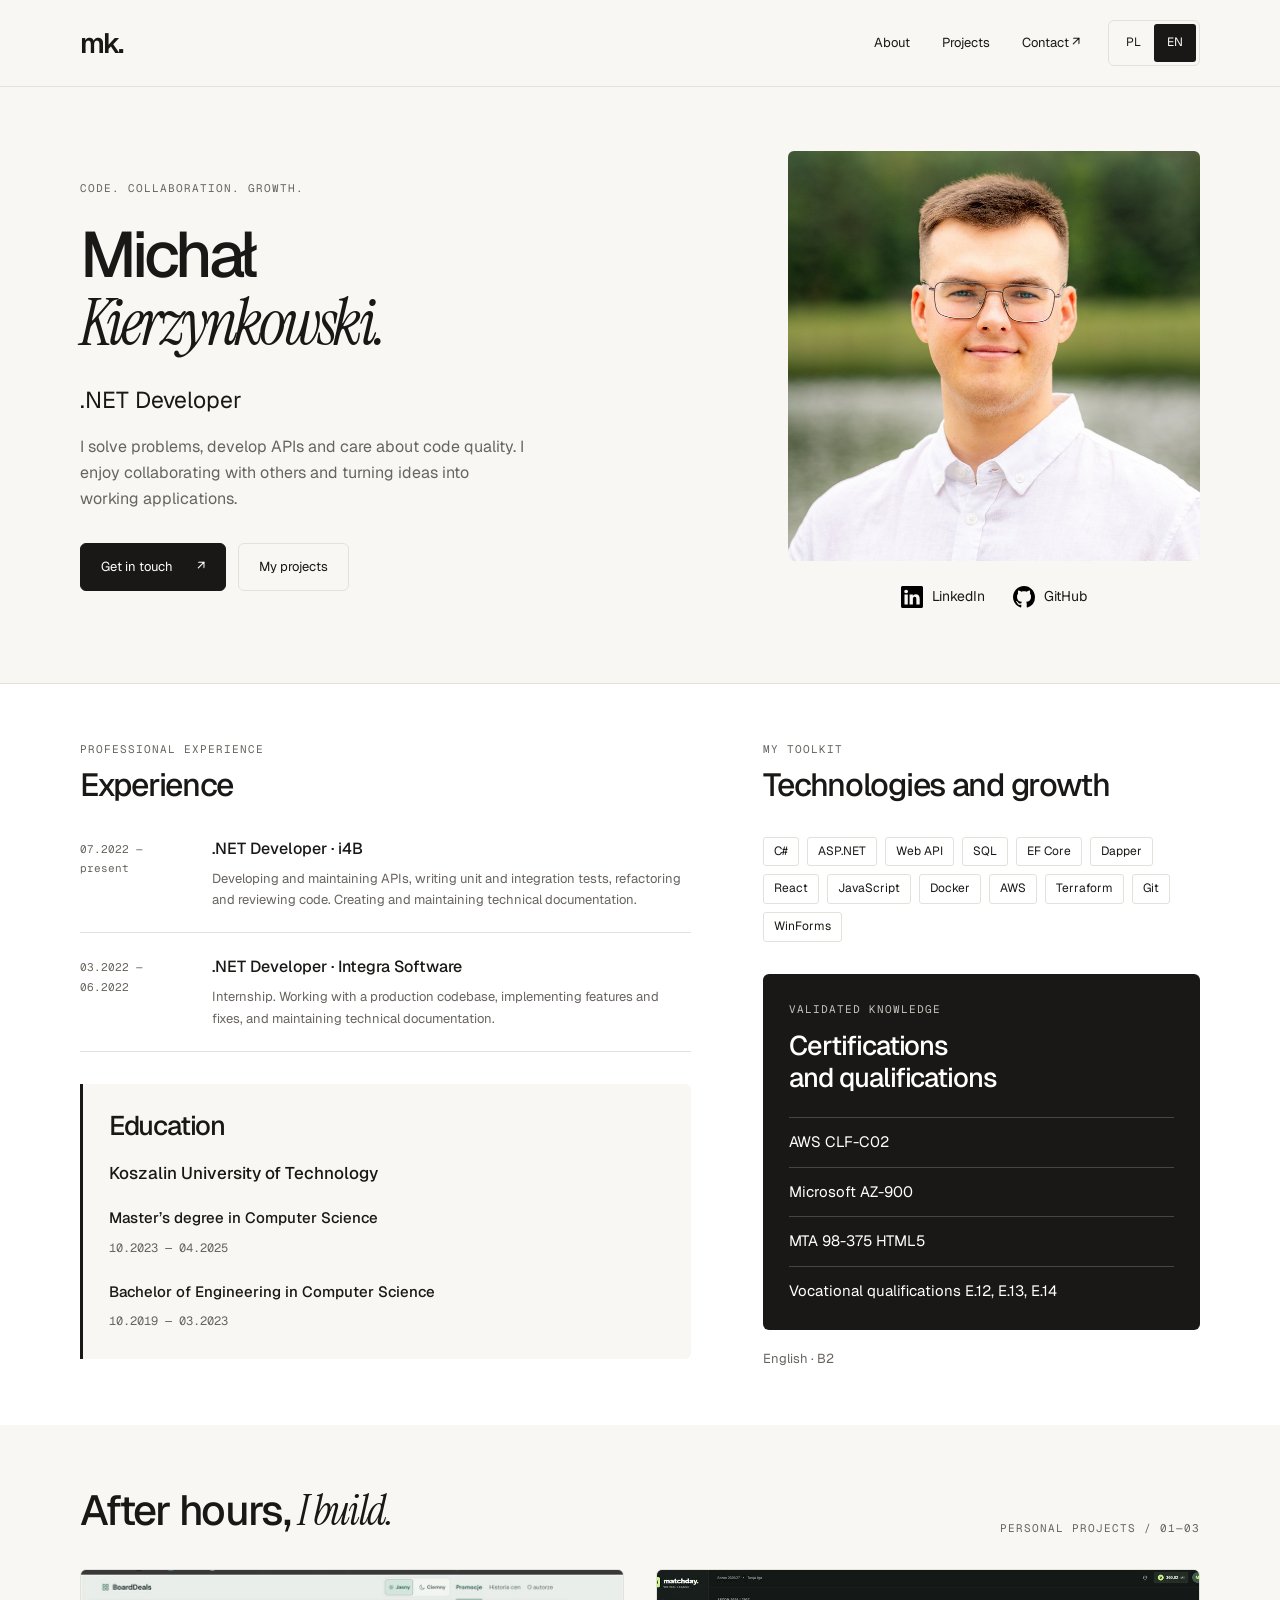
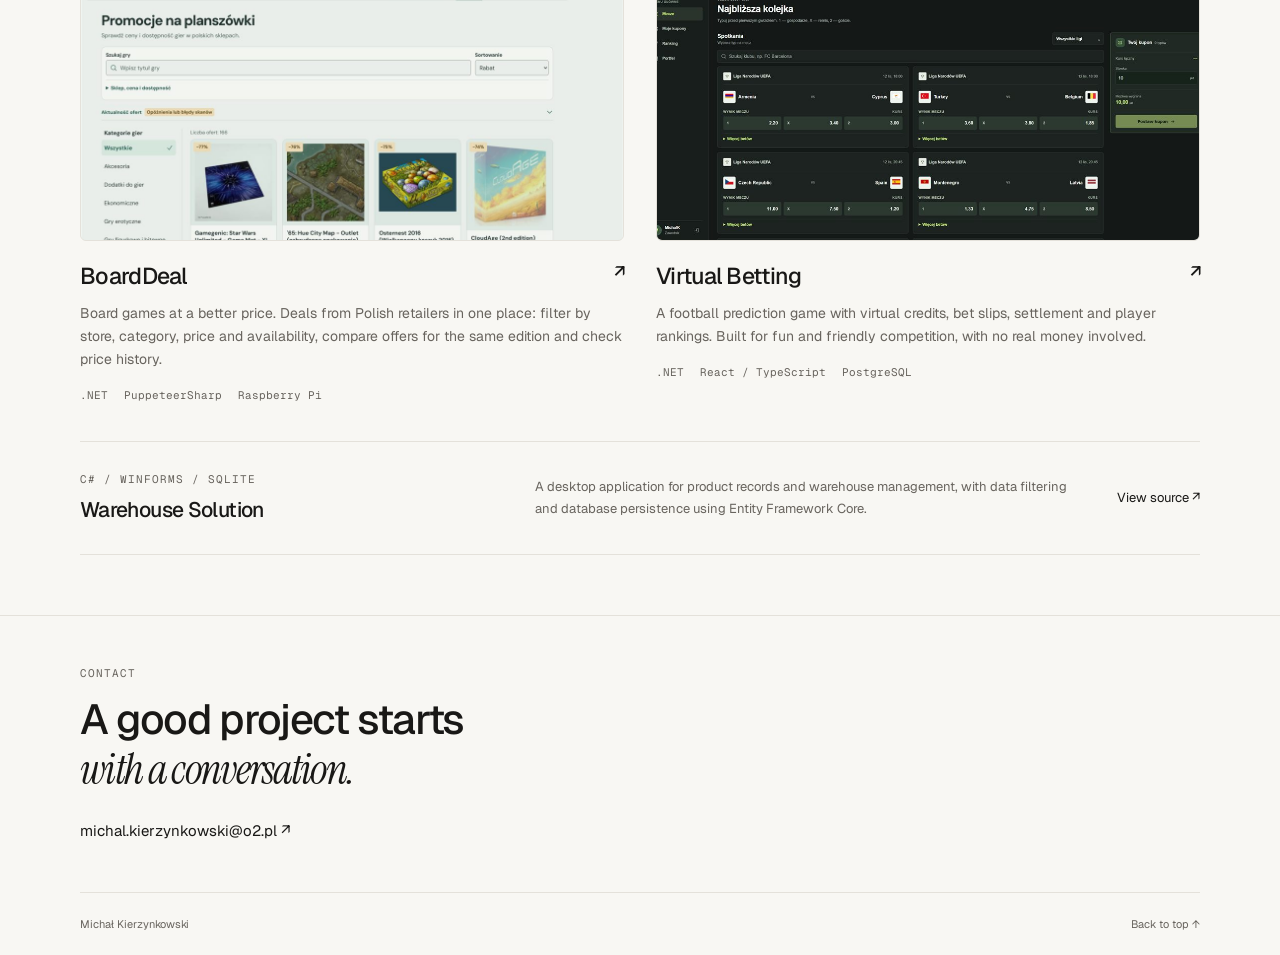
==== en.html @ 64f29c62 "feat: add English version and highlight qualifications" ====
<!doctype html>
<html lang="en">
<head>
  <meta charset="utf-8">
  <meta name="viewport" content="width=device-width, initial-scale=1">
  <meta name="theme-color" content="#f8f7f3">
  <title>Michał Kierzynkowski — .NET Developer</title>
  <meta name="description" content="Michał Kierzynkowski — .NET Developer. Experience in C#, ASP.NET and Web APIs. Explore my projects: BoardDeal, Virtual Betting and Warehouse Solution.">
  <meta property="og:title" content="Michał Kierzynkowski — .NET Developer">
  <meta property="og:description" content="Code. Collaboration. Growth. Explore my experience and projects in C# and .NET.">
  <meta property="og:type" content="website">
  <link rel="icon" href="assets/favicon.svg" type="image/svg+xml">
  <link rel="preconnect" href="https://fonts.googleapis.com">
  <link rel="preconnect" href="https://fonts.gstatic.com" crossorigin>
  <link href="https://fonts.googleapis.com/css2?family=Geist:wght@400;500;600&family=Geist+Mono:wght@400;500&family=Instrument+Serif:ital@0;1&display=swap" rel="stylesheet">
  <link rel="stylesheet" href="styles.css?v=4">
  <link rel="alternate" hreflang="pl" href="index.html">
  <link rel="alternate" hreflang="en" href="en.html">
</head>
<body>
  <a class="skip-link" href="#main">Skip to content</a>
  <header class="site-header">
    <nav class="container navigation" aria-label="Main navigation">
      <a class="logo" href="#main" aria-label="Michał Kierzynkowski — home">mk.</a>
      <div class="nav-controls">
        <div class="nav-links"><a href="#o-mnie">About</a><a href="#projekty">Projects</a><a href="#kontakt">Contact <span aria-hidden="true">↗</span></a></div>
        <div class="language-switch" role="group" aria-label="Website language"><a href="index.html" lang="pl" aria-label="Polski">PL</a><a href="en.html" lang="en" aria-label="English" aria-current="page">EN</a></div>
      </div>
    </nav>
  </header>
  <main id="main">
    <section class="container hero" aria-labelledby="hero-title">
      <div class="hero-copy">
        <p class="eyebrow">Code. Collaboration. Growth.</p>
        <h1 id="hero-title">Michał<br><em>Kierzynkowski.</em></h1>
        <p class="role">.NET Developer</p>
        <p class="intro">I solve problems, develop APIs and care about code quality. I enjoy collaborating with others and turning ideas into working applications.</p>
        <div class="actions"><a class="button button-primary" href="mailto:michal.kierzynkowski@o2.pl">Get in touch <span aria-hidden="true">↗</span></a><a class="button" href="#projekty">My projects</a></div>
      </div>
      <div class="hero-profile">
        <img class="portrait" src="assets/portrait.jpg" width="821" height="1231" alt="Michał Kierzynkowski" fetchpriority="high">
        <div class="profile-links" aria-label="Social profiles">
          <a href="https://www.linkedin.com/in/micha%C5%82-kierzynkowski-20bb76222/" target="_blank" rel="noopener noreferrer"><img src="assets/linkedin.svg" width="22" height="22" alt="">LinkedIn<span class="sr-only"> — new tab</span></a>
          <a href="https://github.com/MichalKierzynkowski" target="_blank" rel="noopener noreferrer"><img src="assets/github.svg" width="22" height="22" alt="">GitHub<span class="sr-only"> — new tab</span></a>
        </div>
      </div>
    </section>
    <section id="o-mnie" class="cv-section" aria-label="Experience and skills">
      <div class="container cv-grid">
        <div>
          <p class="eyebrow">Professional experience</p>
          <h2>Experience</h2>
          <article class="position"><p class="date">07.2022 — present</p><div><h3>.NET Developer <span>· i4B</span></h3><p>Developing and maintaining APIs, writing unit and integration tests, refactoring and reviewing code. Creating and maintaining technical documentation.</p></div></article>
          <article class="position"><p class="date">03.2022 — 06.2022</p><div><h3>.NET Developer <span>· Integra Software</span></h3><p>Internship. Working with a production codebase, implementing features and fixes, and maintaining technical documentation.</p></div></article>
          <section class="education" aria-labelledby="education-title"><h2 id="education-title">Education</h2><h3>Koszalin University of Technology</h3><ul><li><strong>Master’s degree in Computer Science</strong><span class="date">10.2023 — 04.2025</span></li><li><strong>Bachelor of Engineering in Computer Science</strong><span class="date">10.2019 — 03.2023</span></li></ul></section>
        </div>
        <div class="skills">
          <p class="eyebrow">My toolkit</p><h2>Technologies and growth</h2>
          <ul class="skill-list" aria-label="Technologies"><li>C#</li><li>ASP.NET</li><li>Web API</li><li>SQL</li><li>EF Core</li><li>Dapper</li><li>React</li><li>JavaScript</li><li>Docker</li><li>AWS</li><li>Terraform</li><li>Git</li><li>WinForms</li></ul>
          <section class="qualifications" aria-labelledby="qualifications-title"><p class="eyebrow">Validated knowledge</p><h2 id="qualifications-title">Certifications<br>and qualifications</h2><ul><li>AWS CLF-C02</li><li>Microsoft AZ-900</li><li>MTA 98-375 HTML5</li><li>Vocational qualifications E.12, E.13, E.14</li></ul></section>
          <p class="language">English <span>· B2</span></p>
        </div>
      </div>
    </section>
    <section id="projekty" class="container projects-section" aria-labelledby="projects-title">
      <div class="section-heading"><h2 id="projects-title">After hours, <em>I build.</em></h2><p class="eyebrow">Personal projects / 01—03</p></div>
      <div class="projects-grid">
        <article class="project">
          <a class="project-link" href="https://board-deal.byst.re/" target="_blank" rel="noopener noreferrer" aria-label="BoardDeal — open application in a new tab"><div class="project-image"><img src="assets/boarddeal.jpg" alt="BoardDeal — board game deals with filters and price comparisons" width="1100" height="704" loading="lazy"></div><h3>BoardDeal <span aria-hidden="true">↗</span></h3></a>
          <p>Board games at a better price. Deals from Polish retailers in one place: filter by store, category, price and availability, compare offers for the same edition and check price history.</p>
          <ul class="project-tags" aria-label="BoardDeal technologies"><li>.NET</li><li>PuppeteerSharp</li><li>Raspberry Pi</li></ul>
        </article>
        <article class="project">
          <a class="project-link" href="https://virtualbetting.byst.re/" target="_blank" rel="noopener noreferrer" aria-label="Virtual Betting — open application in a new tab"><div class="project-image"><img src="assets/virtual-betting.jpg" alt="Virtual Betting — football fixtures, odds and a bet slip with virtual credits" width="1100" height="530" loading="lazy"></div><h3>Virtual Betting <span aria-hidden="true">↗</span></h3></a>
          <p>A football prediction game with virtual credits, bet slips, settlement and player rankings. Built for fun and friendly competition, with no real money involved.</p>
          <ul class="project-tags" aria-label="Virtual Betting technologies"><li>.NET</li><li>React / TypeScript</li><li>PostgreSQL</li></ul>
        </article>
      </div>
      <article class="warehouse"><div><p class="eyebrow">C# / WinForms / SQLite</p><h3>Warehouse Solution</h3></div><p>A desktop application for product records and warehouse management, with data filtering and database persistence using Entity Framework Core.</p><a href="https://github.com/MichalKierzynkowski/WareHouseSolution" target="_blank" rel="noopener noreferrer">View source <span aria-hidden="true">↗</span><span class="sr-only"> — new tab</span></a></article>
    </section>
  </main>
  <footer id="kontakt" class="contact">
    <div class="container contact-inner"><div><p class="eyebrow">Contact</p><h2>A good project starts<br><em>with a conversation.</em></h2><a class="email" href="mailto:michal.kierzynkowski@o2.pl">michal.kierzynkowski@o2.pl <span aria-hidden="true">↗</span></a></div></div>
    <div class="container footer-note"><span>Michał Kierzynkowski</span><a href="#main">Back to top ↑</a></div>
  </footer>
</body>
</html>
---- styles.css ----
:root { color-scheme: light; --paper:#f8f7f3; --ink:#191816; --muted:#68645e; --line:#e4e1da; --white:#fff; font-family:'Geist',sans-serif; color:var(--ink); background:var(--paper); }
*, *::before, *::after { box-sizing:border-box; }
html { scroll-behavior:smooth; scroll-padding-top:24px; }
body { margin:0; font-size:16px; line-height:1.65; -webkit-font-smoothing:antialiased; }
h1,h2,h3,p { margin:0; }
a { color:inherit; text-decoration:none; text-underline-offset:5px; }
a:hover { text-decoration:underline; }
a:focus-visible { outline:2px solid var(--ink); outline-offset:5px; }
img { display:block; max-width:100%; }
em { font-family:'Instrument Serif',Georgia,serif; font-weight:400; }
ul { list-style:none; padding:0; margin:0; }
.container { width:min(1120px,100% - 96px); margin-inline:auto; }
.eyebrow { font-family:'Geist Mono',monospace; font-size:11px; letter-spacing:.09em; text-transform:uppercase; color:var(--muted); }
.site-header { border-bottom:1px solid var(--line); }
.navigation { min-height:86px; display:flex; align-items:center; justify-content:space-between; gap:24px; }
.logo { font-size:28px; font-weight:600; letter-spacing:-2px; }
.nav-links { display:flex; gap:32px; font-size:13px; }
.nav-links a { padding-block:12px; }
.nav-controls { display:flex; align-items:center; justify-content:flex-end; flex-wrap:wrap; gap:16px 28px; }
.language-switch { display:flex; border:1px solid var(--line); border-radius:6px; padding:3px; }
.language-switch a { display:grid; place-items:center; min-width:42px; min-height:38px; font-size:12px; border-radius:3px; }
.language-switch a[aria-current="page"] { background:var(--ink); color:var(--white); }
.hero { display:grid; grid-template-columns:1.25fr .8fr; gap:64px; align-items:center; padding-block:64px; }
h1 { font-size:clamp(45px,5vw,70px); font-weight:500; line-height:1.04; letter-spacing:-.055em; margin-block:25px; }
.role { font-size:23px; margin-bottom:14px; }
.intro { max-width:450px; color:var(--muted); }
.portrait { width:100%; height:410px; object-fit:cover; object-position:center top; border-radius:6px; }
.profile-links { display:flex; justify-content:center; flex-wrap:wrap; gap:12px 28px; margin-top:14px; }
.profile-links a { display:inline-flex; align-items:center; gap:9px; min-height:44px; font-size:14px; }
.profile-links img { flex-shrink:0; }
.actions { display:flex; flex-wrap:wrap; gap:12px; margin-top:30px; }
.button { display:inline-flex; align-items:center; justify-content:center; gap:24px; border:1px solid var(--line); border-radius:6px; min-height:48px; padding:11px 20px; font-size:13px; transition:background .15s; }
.button:hover { background:#ece9e2; text-decoration:none; }
.button-primary { color:var(--white); background:var(--ink); border-color:var(--ink); }
.button-primary:hover { background:#37342f; }
.cv-section { border-top:1px solid var(--line); background:var(--white); }
.cv-grid { display:grid; grid-template-columns:1.4fr 1fr; gap:72px; padding-block:56px; }
h2 { font-size:32px; font-weight:500; letter-spacing:-.04em; line-height:1.2; }
.cv-grid h2 { margin-top:8px; margin-bottom:32px; }
h3 { font-size:16px; font-weight:500; line-height:1.5; }
.position { display:grid; grid-template-columns:112px 1fr; gap:20px; padding-block:22px; border-bottom:1px solid var(--line); }
.position:first-of-type { padding-top:0; }
.date { color:var(--muted); font:11px/1.8 'Geist Mono',monospace; padding-top:3px; }
.position h3 span { white-space:normal; }
.position p:not(.date) { color:var(--muted); font-size:13px; margin-top:7px; }
.education { margin-top:32px; padding:26px; background:var(--paper); border-left:3px solid var(--ink); border-radius:0 6px 6px 0; }
.cv-grid .education h2 { font-size:27px; margin:0 0 18px; }
.education h3 { font-size:17px; }
.education li { display:flex; flex-direction:column; gap:4px; margin-top:20px; }
.education strong { font-size:15px; font-weight:500; }
.education .date { font-size:12px; }
.skill-list { display:flex; flex-wrap:wrap; gap:8px; }
.skill-list li { font-size:12px; border:1px solid var(--line); border-radius:3px; padding:4px 10px; }
.qualifications { margin-top:32px; padding:26px; background:var(--ink); color:var(--white); border-radius:6px; }
.qualifications .eyebrow { color:#c5c1ba; }
.cv-grid .qualifications h2 { font-size:27px; margin:12px 0 22px; }
.qualifications li { font-size:15px; padding-block:12px; border-top:1px solid #48453f; }
.qualifications li:last-child { padding-bottom:0; }
.language { color:var(--muted); font-size:13px; }
.language { margin-top:18px; }
.projects-section { padding-block:60px; }
.section-heading { display:flex; justify-content:space-between; align-items:end; flex-wrap:wrap; gap:15px; margin-bottom:32px; }
.section-heading h2 { font-size:42px; }
.projects-grid { display:grid; grid-template-columns:repeat(2,minmax(0,1fr)); gap:32px; }
.project-image { aspect-ratio:2/1; border:1px solid var(--line); border-radius:6px; overflow:hidden; background:#e9ede9; }
.project-image img { width:100%; height:100%; object-fit:cover; object-position:top; transition:transform .2s; }
.project-link:hover img { transform:scale(1.025); }
.project-link h3 { display:flex; justify-content:space-between; gap:15px; font-size:23px; letter-spacing:-.03em; margin-top:18px; margin-bottom:9px; }
.project-link h3 span { font-size:18px; }
.project>p { font-size:14px; color:var(--muted); }
.project-tags { display:flex; flex-wrap:wrap; gap:8px 16px; color:var(--muted); font:11px/1.6 'Geist Mono',monospace; margin-top:16px; }
.warehouse { display:grid; grid-template-columns:1fr 1.3fr auto; gap:30px; align-items:center; border-block:1px solid var(--line); padding-block:28px; margin-top:36px; }
.warehouse h3 { font-size:21px; letter-spacing:-.03em; margin-top:6px; }
.warehouse>p { font-size:13px; color:var(--muted); }
.warehouse>a { font-size:13px; padding-block:12px; white-space:nowrap; }
.contact { border-top:1px solid var(--line); }
.contact-inner { display:flex; justify-content:space-between; align-items:end; gap:35px; padding-block:48px; }
.contact h2 { font-size:42px; margin-top:12px; margin-bottom:22px; }
.email { font-size:15px; overflow-wrap:anywhere; }
.footer-note { display:flex; justify-content:space-between; flex-wrap:wrap; gap:20px; color:var(--muted); font-size:11px; padding-block:22px; border-top:1px solid var(--line); }
.sr-only, .skip-link:not(:focus) { position:absolute; width:1px; height:1px; padding:0; margin:-1px; overflow:hidden; clip-path:inset(50%); white-space:nowrap; border:0; }
.skip-link:focus { position:absolute; top:12px; left:12px; padding:12px 20px; z-index:2; background:var(--white); }
@media (max-width:1000px) { .hero { gap:36px; } .cv-grid { gap:40px; } .position { grid-template-columns:1fr; gap:5px; } h1 { font-size:clamp(40px,5vw,60px); } .portrait { height:370px; } }
@media (max-width:760px) { .container { width:calc(100% - 48px); } .navigation { min-height:72px; } .nav-links { gap:22px; } .hero { gap:28px; padding-block:40px; } h1 { font-size:clamp(33px,5.5vw,43px); } .intro { font-size:14px; } .portrait { height:320px; } .cv-grid { gap:30px; padding-block:40px; } h2 { font-size:27px; } .projects-section { padding-block:40px; } .projects-grid { gap:24px; } .warehouse { grid-template-columns:1fr 1fr; gap:18px; } .warehouse>a { grid-column:2; } .contact h2 { font-size:34px; } }
@media (max-width:580px) { .hero,.cv-grid,.projects-grid,.warehouse { grid-template-columns:1fr; } .hero { gap:32px; } h1 { font-size:clamp(36px,8.4vw,49px); } .portrait { height:360px; } .cv-grid { gap:40px; } .cv-grid h2 { margin-bottom:25px; } .position { grid-template-columns:1fr; } .section-heading h2 { font-size:34px; } .projects-grid { gap:34px; } .project-image { aspect-ratio:1.65; } .warehouse>a { grid-column:auto; justify-self:start; } .contact-inner { flex-direction:column; align-items:start; padding-block:36px; } .nav-links { gap:18px; font-size:12px; } .email { font-size:14px; } }
@media (prefers-reduced-motion:reduce) { html { scroll-behavior:auto; } *,*::before,*::after { transition:none!important; } }
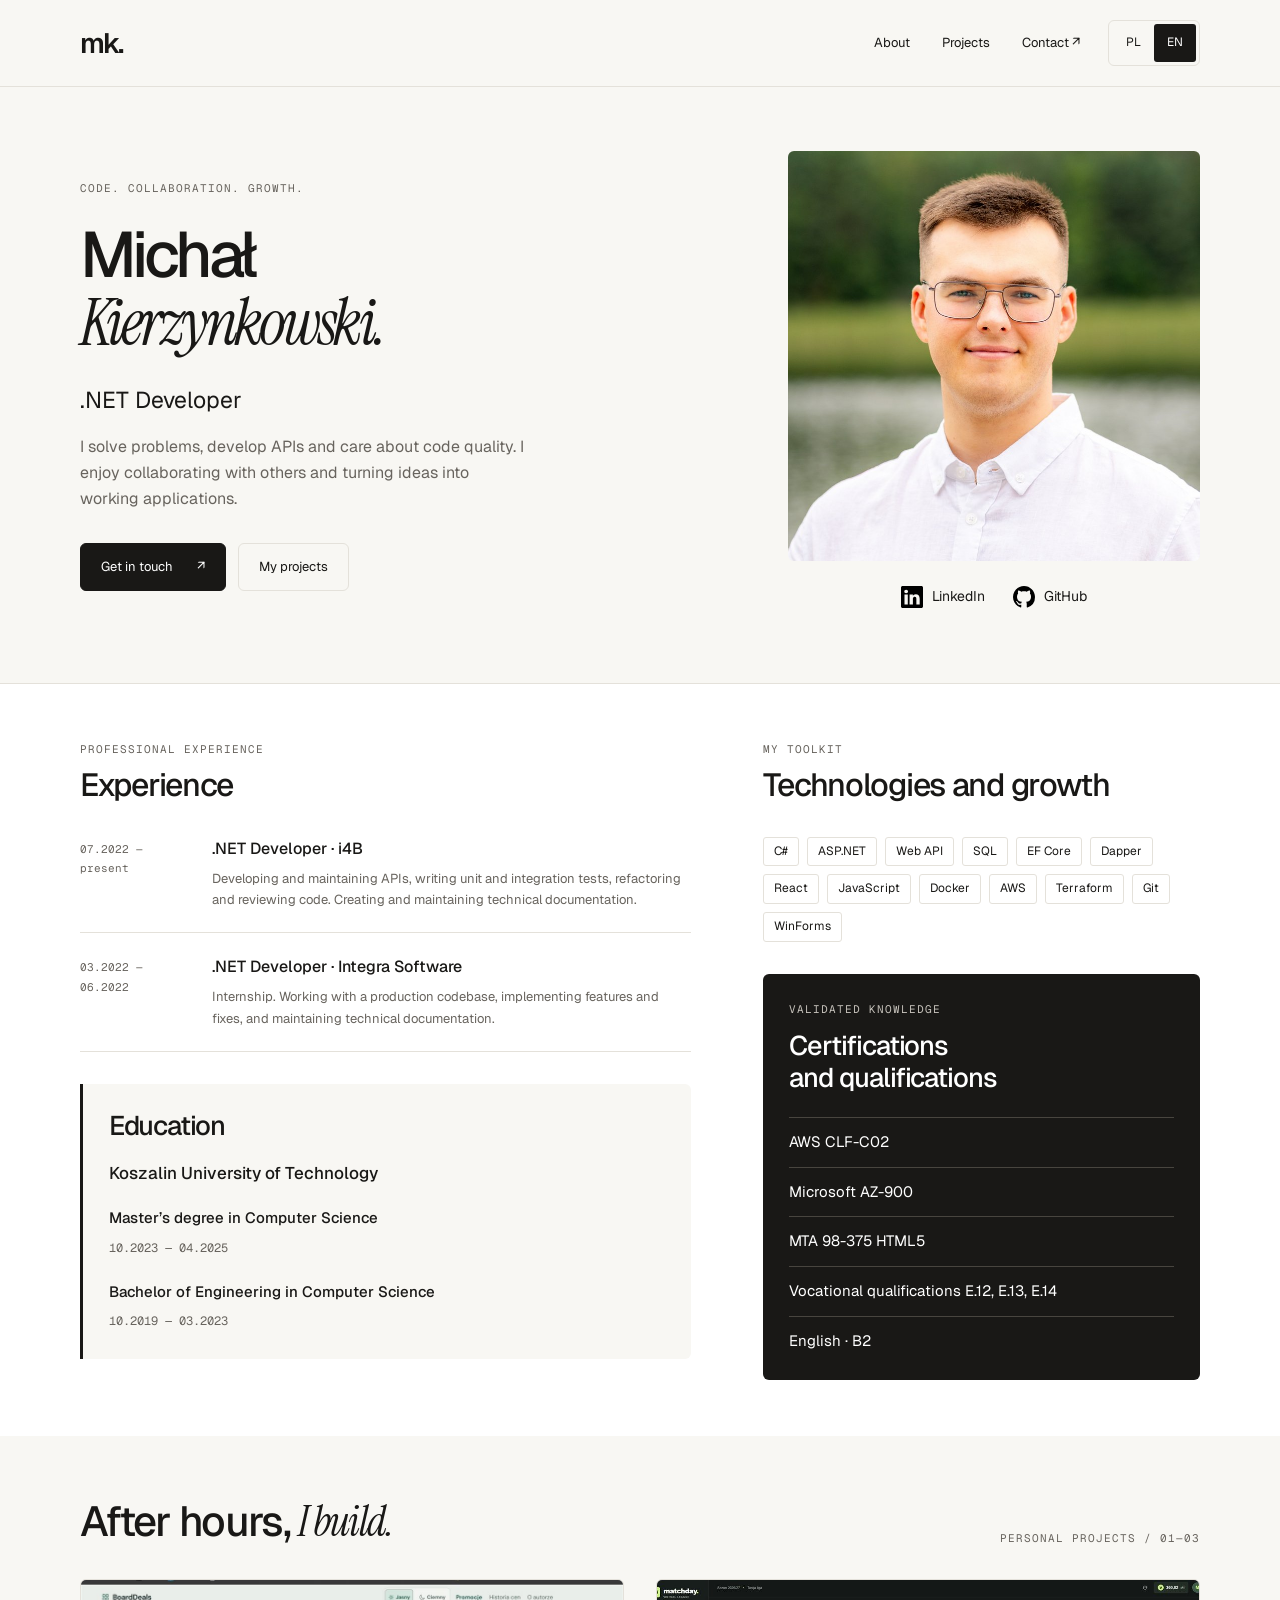
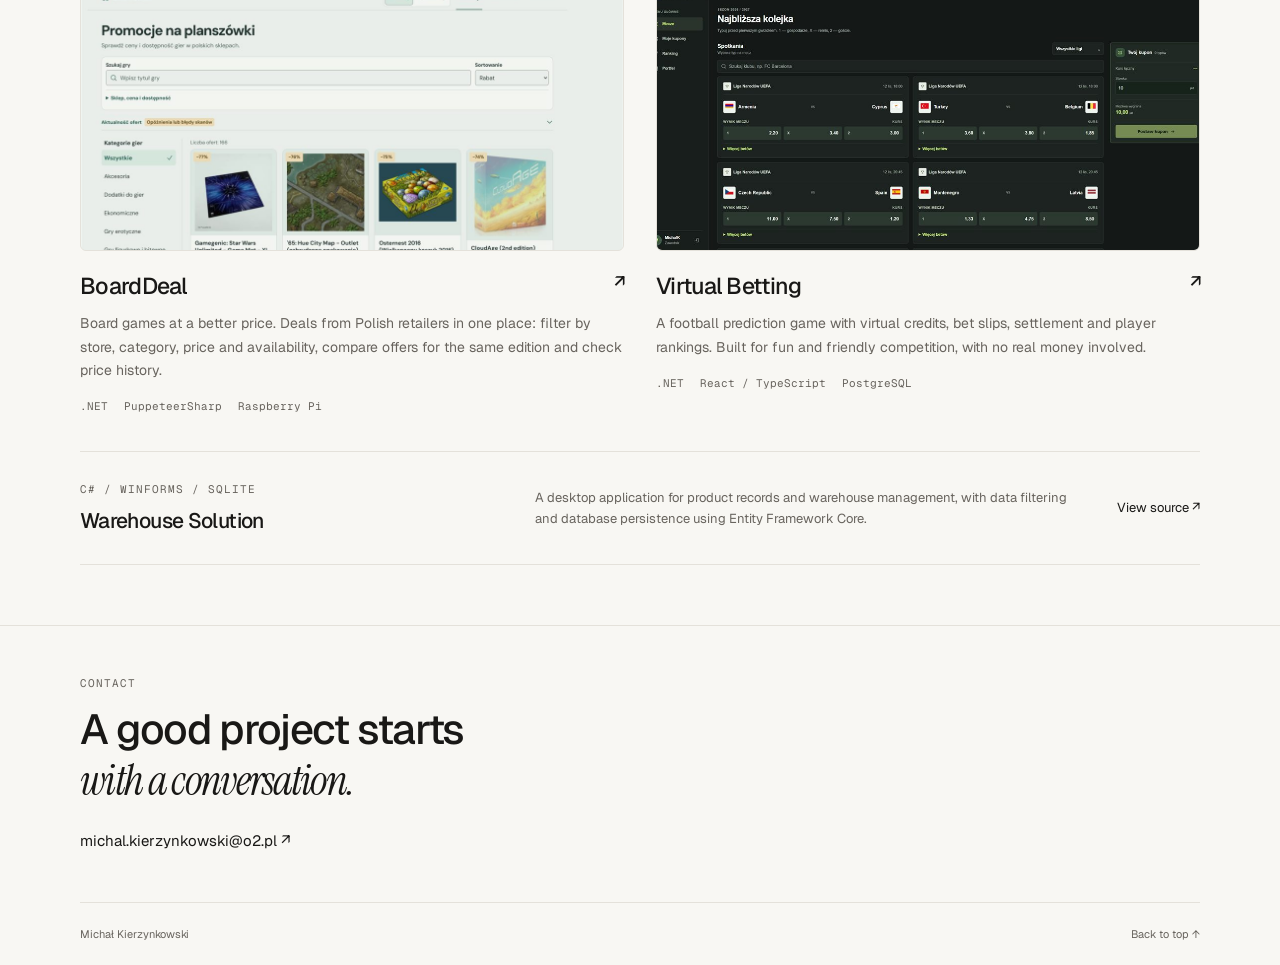
==== commit 08d4c5d1: "fix: include English proficiency in qualifications panel" ====
--- a/en.html
+++ b/en.html
@@ -13,7 +13,7 @@
   <link rel="preconnect" href="https://fonts.googleapis.com">
   <link rel="preconnect" href="https://fonts.gstatic.com" crossorigin>
   <link href="https://fonts.googleapis.com/css2?family=Geist:wght@400;500;600&family=Geist+Mono:wght@400;500&family=Instrument+Serif:ital@0;1&display=swap" rel="stylesheet">
-  <link rel="stylesheet" href="styles.css?v=4">
+  <link rel="stylesheet" href="styles.css?v=5">
   <link rel="alternate" hreflang="pl" href="index.html">
   <link rel="alternate" hreflang="en" href="en.html">
 </head>
@@ -57,8 +57,7 @@
         <div class="skills">
           <p class="eyebrow">My toolkit</p><h2>Technologies and growth</h2>
           <ul class="skill-list" aria-label="Technologies"><li>C#</li><li>ASP.NET</li><li>Web API</li><li>SQL</li><li>EF Core</li><li>Dapper</li><li>React</li><li>JavaScript</li><li>Docker</li><li>AWS</li><li>Terraform</li><li>Git</li><li>WinForms</li></ul>
-          <section class="qualifications" aria-labelledby="qualifications-title"><p class="eyebrow">Validated knowledge</p><h2 id="qualifications-title">Certifications<br>and qualifications</h2><ul><li>AWS CLF-C02</li><li>Microsoft AZ-900</li><li>MTA 98-375 HTML5</li><li>Vocational qualifications E.12, E.13, E.14</li></ul></section>
-          <p class="language">English <span>· B2</span></p>
+          <section class="qualifications" aria-labelledby="qualifications-title"><p class="eyebrow">Validated knowledge</p><h2 id="qualifications-title">Certifications<br>and qualifications</h2><ul><li>AWS CLF-C02</li><li>Microsoft AZ-900</li><li>MTA 98-375 HTML5</li><li>Vocational qualifications E.12, E.13, E.14</li><li>English · B2</li></ul></section>
         </div>
       </div>
     </section>
--- a/styles.css
+++ b/styles.css
@@ -56,8 +56,6 @@
 .cv-grid .qualifications h2 { font-size:27px; margin:12px 0 22px; }
 .qualifications li { font-size:15px; padding-block:12px; border-top:1px solid #48453f; }
 .qualifications li:last-child { padding-bottom:0; }
-.language { color:var(--muted); font-size:13px; }
-.language { margin-top:18px; }
 .projects-section { padding-block:60px; }
 .section-heading { display:flex; justify-content:space-between; align-items:end; flex-wrap:wrap; gap:15px; margin-bottom:32px; }
 .section-heading h2 { font-size:42px; }
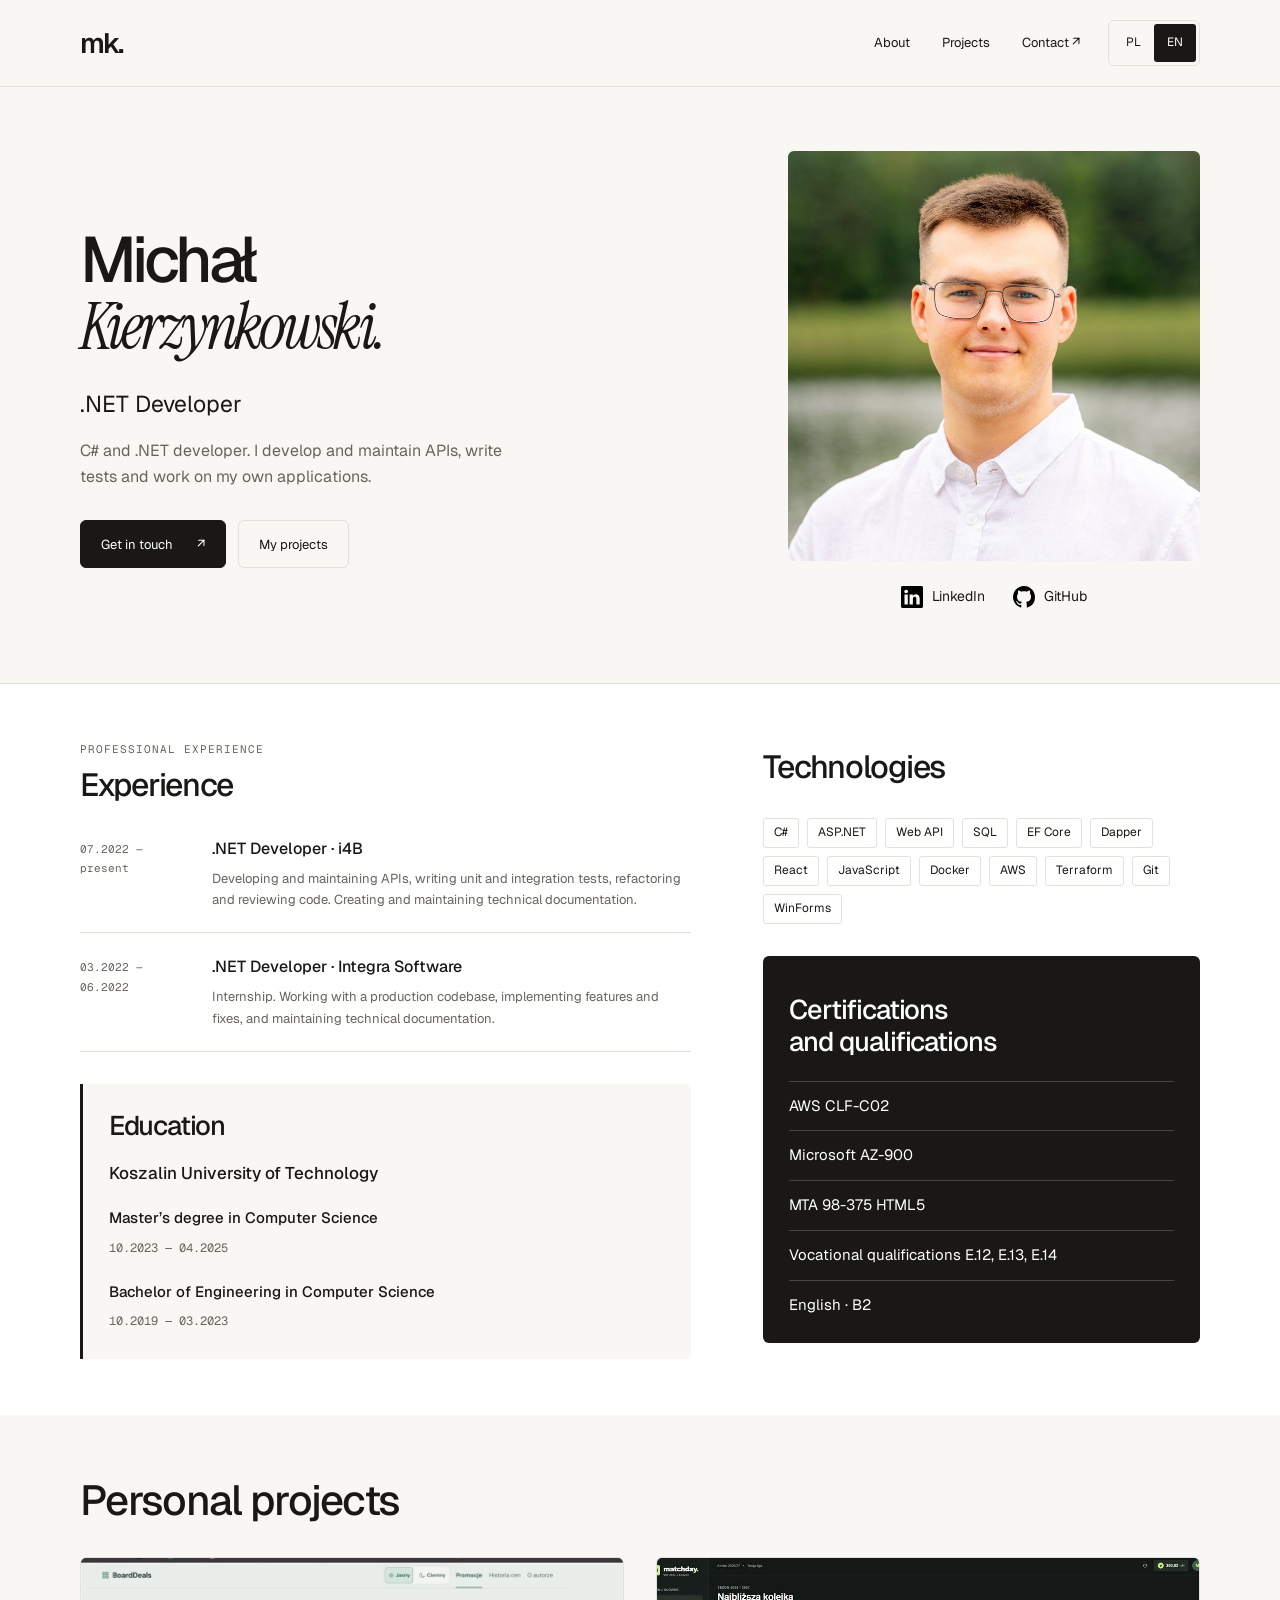
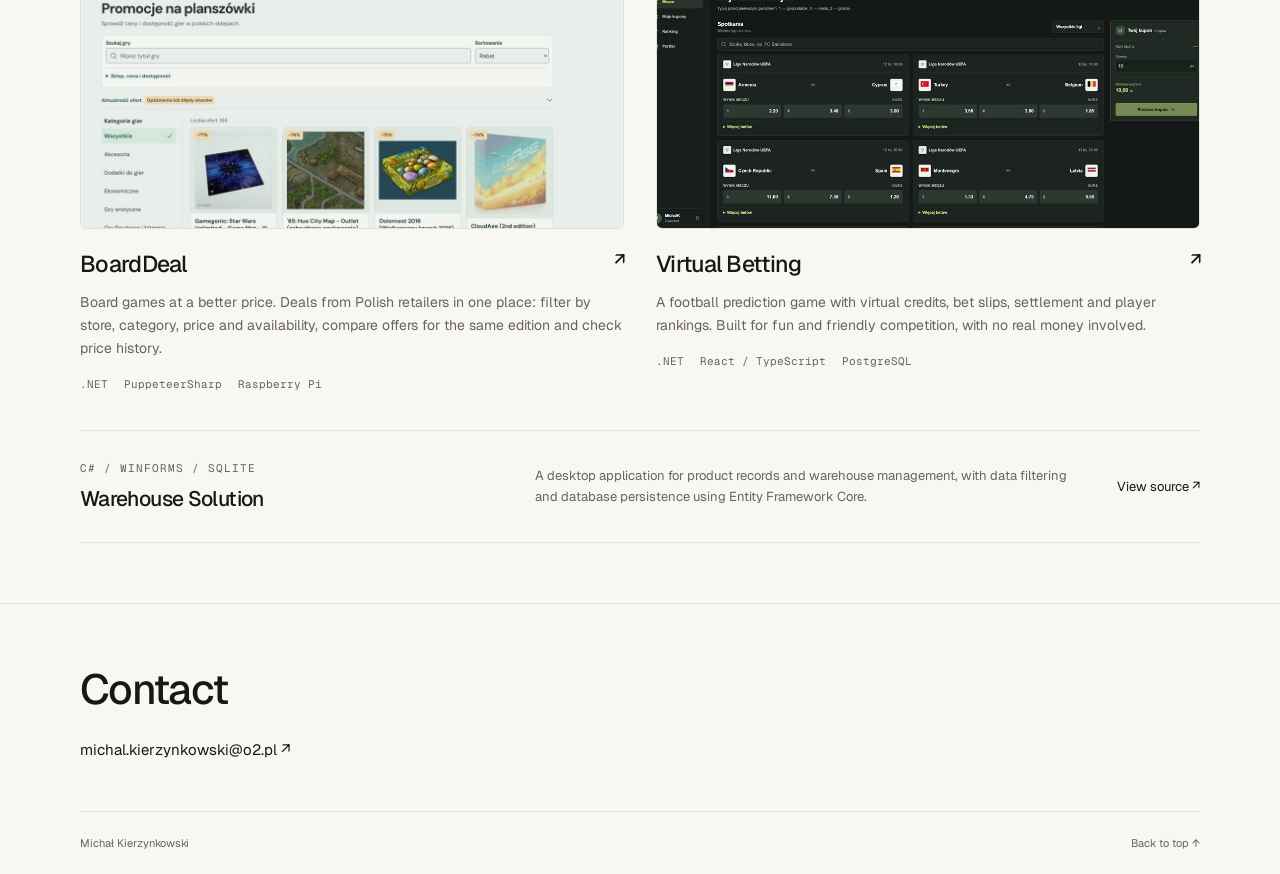
==== commit e09c5606: "chore: replace portfolio slogans with factual copy" ====
--- a/en.html
+++ b/en.html
@@ -7,7 +7,7 @@
   <title>Michał Kierzynkowski — .NET Developer</title>
   <meta name="description" content="Michał Kierzynkowski — .NET Developer. Experience in C#, ASP.NET and Web APIs. Explore my projects: BoardDeal, Virtual Betting and Warehouse Solution.">
   <meta property="og:title" content="Michał Kierzynkowski — .NET Developer">
-  <meta property="og:description" content="Code. Collaboration. Growth. Explore my experience and projects in C# and .NET.">
+  <meta property="og:description" content="Professional experience and projects by Michał Kierzynkowski, a C# and .NET developer.">
   <meta property="og:type" content="website">
   <link rel="icon" href="assets/favicon.svg" type="image/svg+xml">
   <link rel="preconnect" href="https://fonts.googleapis.com">
@@ -31,10 +31,9 @@
   <main id="main">
     <section class="container hero" aria-labelledby="hero-title">
       <div class="hero-copy">
-        <p class="eyebrow">Code. Collaboration. Growth.</p>
         <h1 id="hero-title">Michał<br><em>Kierzynkowski.</em></h1>
         <p class="role">.NET Developer</p>
-        <p class="intro">I solve problems, develop APIs and care about code quality. I enjoy collaborating with others and turning ideas into working applications.</p>
+        <p class="intro">C# and .NET developer. I develop and maintain APIs, write tests and work on my own applications.</p>
         <div class="actions"><a class="button button-primary" href="mailto:michal.kierzynkowski@o2.pl">Get in touch <span aria-hidden="true">↗</span></a><a class="button" href="#projekty">My projects</a></div>
       </div>
       <div class="hero-profile">
@@ -55,14 +54,14 @@
           <section class="education" aria-labelledby="education-title"><h2 id="education-title">Education</h2><h3>Koszalin University of Technology</h3><ul><li><strong>Master’s degree in Computer Science</strong><span class="date">10.2023 — 04.2025</span></li><li><strong>Bachelor of Engineering in Computer Science</strong><span class="date">10.2019 — 03.2023</span></li></ul></section>
         </div>
         <div class="skills">
-          <p class="eyebrow">My toolkit</p><h2>Technologies and growth</h2>
+          <h2>Technologies</h2>
           <ul class="skill-list" aria-label="Technologies"><li>C#</li><li>ASP.NET</li><li>Web API</li><li>SQL</li><li>EF Core</li><li>Dapper</li><li>React</li><li>JavaScript</li><li>Docker</li><li>AWS</li><li>Terraform</li><li>Git</li><li>WinForms</li></ul>
-          <section class="qualifications" aria-labelledby="qualifications-title"><p class="eyebrow">Validated knowledge</p><h2 id="qualifications-title">Certifications<br>and qualifications</h2><ul><li>AWS CLF-C02</li><li>Microsoft AZ-900</li><li>MTA 98-375 HTML5</li><li>Vocational qualifications E.12, E.13, E.14</li><li>English · B2</li></ul></section>
+          <section class="qualifications" aria-labelledby="qualifications-title"><h2 id="qualifications-title">Certifications<br>and qualifications</h2><ul><li>AWS CLF-C02</li><li>Microsoft AZ-900</li><li>MTA 98-375 HTML5</li><li>Vocational qualifications E.12, E.13, E.14</li><li>English · B2</li></ul></section>
         </div>
       </div>
     </section>
     <section id="projekty" class="container projects-section" aria-labelledby="projects-title">
-      <div class="section-heading"><h2 id="projects-title">After hours, <em>I build.</em></h2><p class="eyebrow">Personal projects / 01—03</p></div>
+      <div class="section-heading"><h2 id="projects-title">Personal projects</h2></div>
       <div class="projects-grid">
         <article class="project">
           <a class="project-link" href="https://board-deal.byst.re/" target="_blank" rel="noopener noreferrer" aria-label="BoardDeal — open application in a new tab"><div class="project-image"><img src="assets/boarddeal.jpg" alt="BoardDeal — board game deals with filters and price comparisons" width="1100" height="704" loading="lazy"></div><h3>BoardDeal <span aria-hidden="true">↗</span></h3></a>
@@ -79,7 +78,7 @@
     </section>
   </main>
   <footer id="kontakt" class="contact">
-    <div class="container contact-inner"><div><p class="eyebrow">Contact</p><h2>A good project starts<br><em>with a conversation.</em></h2><a class="email" href="mailto:michal.kierzynkowski@o2.pl">michal.kierzynkowski@o2.pl <span aria-hidden="true">↗</span></a></div></div>
+    <div class="container contact-inner"><div><h2>Contact</h2><a class="email" href="mailto:michal.kierzynkowski@o2.pl">michal.kierzynkowski@o2.pl <span aria-hidden="true">↗</span></a></div></div>
     <div class="container footer-note"><span>Michał Kierzynkowski</span><a href="#main">Back to top ↑</a></div>
   </footer>
 </body>
